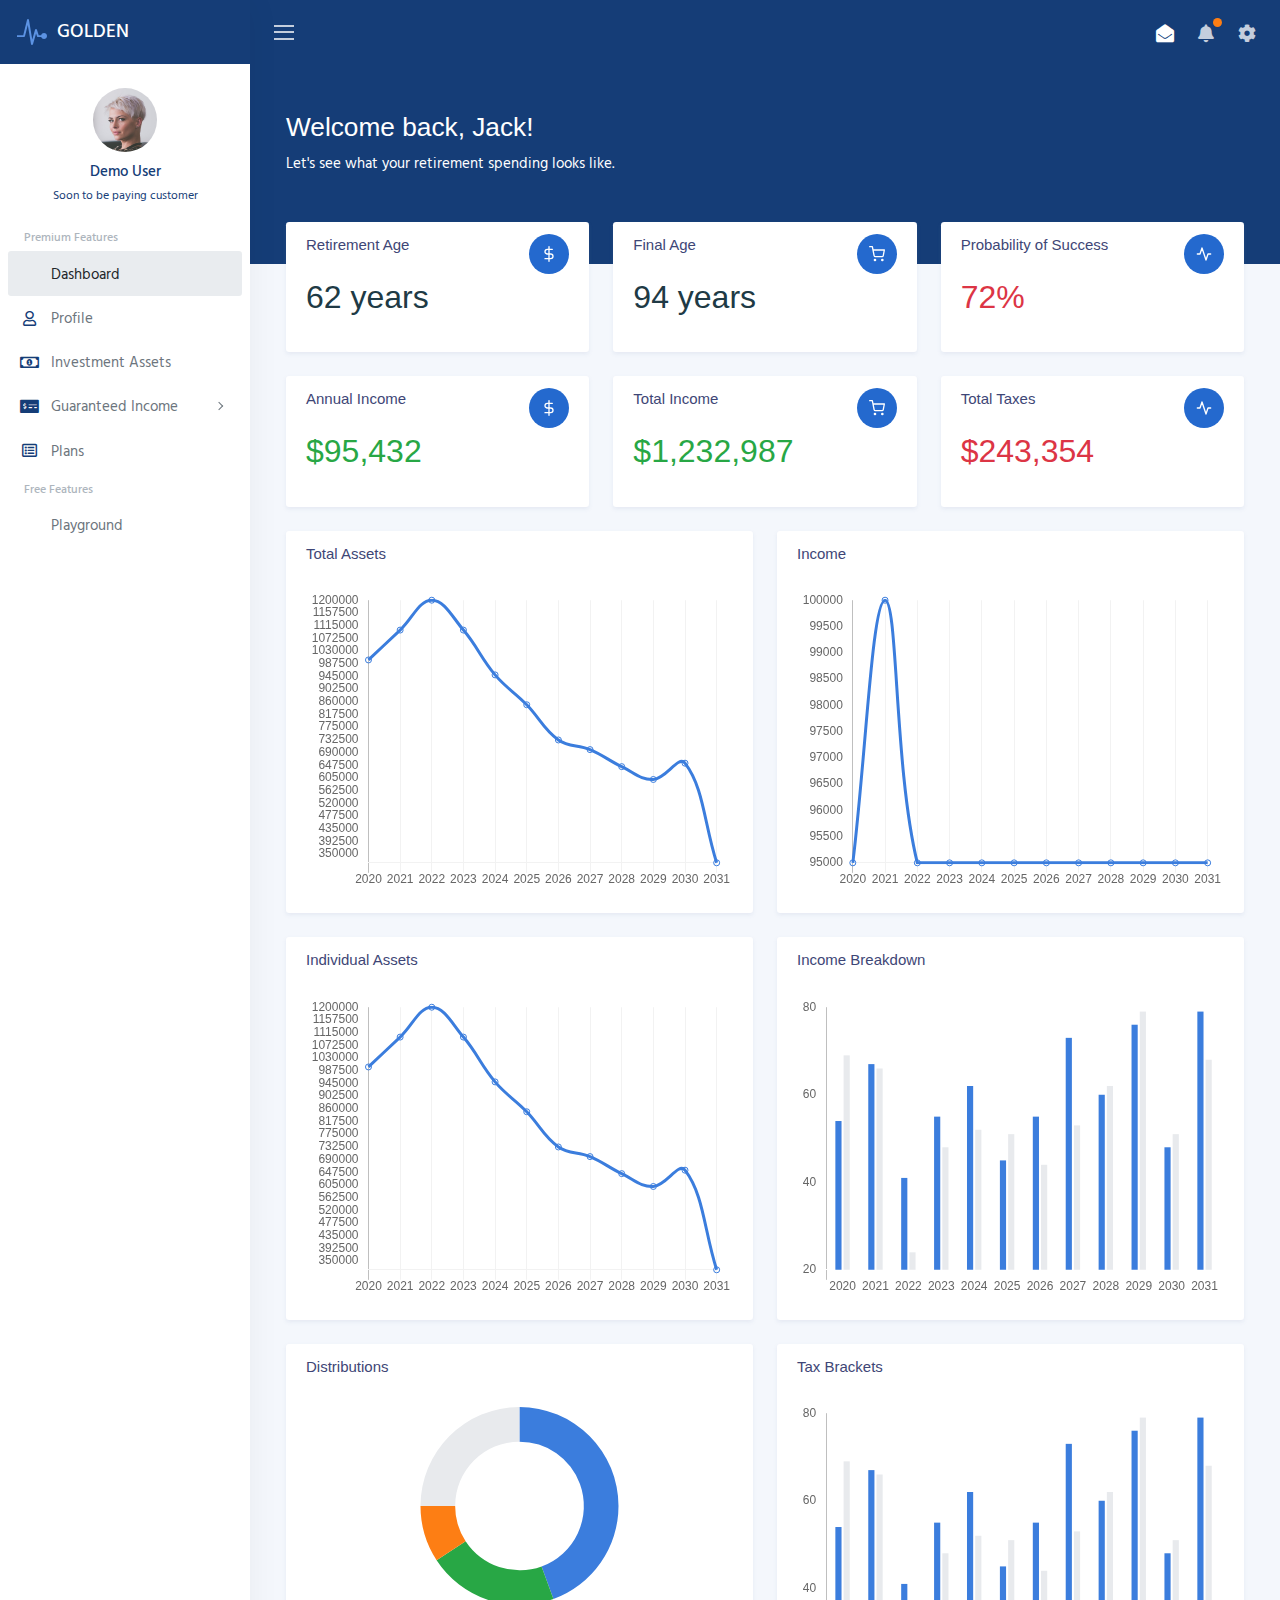
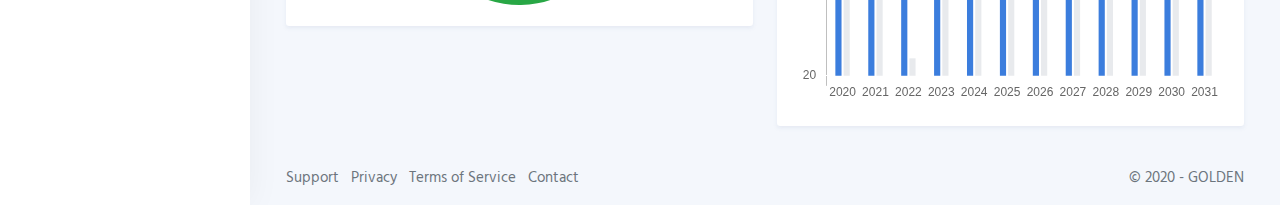
==== index.html @ fd1929cb "Uploaded index file." ====
<!DOCTYPE html>
<html lang="en">

<head>
	<meta charset="utf-8">
	<meta http-equiv="X-UA-Compatible" content="IE=edge">
	<meta name="viewport" content="width=device-width, initial-scale=1, shrink-to-fit=no">
	<meta name="description" content="Responsive Bootstrap 4 Admin &amp; Dashboard Template">
	<meta name="author" content="Bootlab">

	<title>GOLDEN &amp; Dashboard</title>

	<!-- PICK ONE OF THE STYLES BELOW -->
	<link href="css/modern.css" rel="stylesheet">
	<!-- <link href="css/classic.css" rel="stylesheet"> -->
	<!-- <link href="css/dark.css" rel="stylesheet"> -->
	<!-- <link href="css/light.css" rel="stylesheet"> -->

	<!-- BEGIN SETTINGS -->
	<!-- You can remove this after picking a style -->
	<style>
		body {
			opacity: 0;
		}
	</style>
	<script src="js/settings.js"></script>
	<!-- END SETTINGS -->
</head>

<body>
	<div class="splash active">
		<div class="splash-icon"></div>
	</div>

	<div class="wrapper">
		<nav id="sidebar" class="sidebar">
			<a class="sidebar-brand" href="index.html">
				<svg>
					<use xlink:href="#ion-ios-pulse-strong"></use>
				</svg>
				GOLDEN
			</a>
			<div class="sidebar-content">
				<div class="sidebar-user">
					<img src="img/avatars/avatar.jpg" class="img-fluid rounded-circle mb-2" alt="Linda Miller" />
					<div class="font-weight-bold">Demo User</div>
					<small>Soon to be paying customer</small>
				</div>

				<ul class="sidebar-nav">
					<li class="sidebar-header">
						Premium Features
					</li>



					<li class="sidebar-item active">
						<a class="sidebar-link" href="calendar.html">
							<i class="align-middle mr-2 far fa-fw fa-key"></i> <span class="align-middle">Dashboard</span>
						</a>
					</li>

					<li class="sidebar-item">
						<a class="sidebar-link" href="calendar.html">
							<i class="align-middle mr-2 far fa-fw fa-user"></i> <span class="align-middle">Profile</span>
						</a>
					</li>

					<li class="sidebar-item">
						<a class="sidebar-link" href="calendar.html">
							<i class="align-middle mr-2 far fa-fw fa-money-bill-alt"></i> <span class="align-middle">Investment Assets</span>
						</a>
					</li>

					<li class="sidebar-item">
						<a data-target="#guaranteed-income" data-toggle="collapse" class="sidebar-link collapsed">
							<i class="align-middle mr-2 fas fa-fw fa-money-check-alt"></i> <span class="align-middle">Guaranteed Income</span>
						</a>
						<ul id="guaranteed-income" class="sidebar-dropdown list-unstyled collapse " data-parent="#sidebar">
							<li class="sidebar-item"><a class="sidebar-link" href="pages-settings.html">Social Security</a></li>
							<li class="sidebar-item"><a class="sidebar-link" href="pages-clients.html">Pensions</a></li>
							<li class="sidebar-item"><a class="sidebar-link" href="pages-invoice.html">Annuities <span class="sidebar-badge badge rounded-pill bg-primary">Coming Soon</span></a></li>
							<li class="sidebar-item"><a class="sidebar-link" href="pages-pricing.html">Other <span class="sidebar-badge badge rounded-pill bg-primary">Coming Soon</span></a></li>
						</ul>
					</li>

					<li class="sidebar-item">
						<a class="sidebar-link" href="calendar.html">
							<i class="align-middle mr-2 far fa-fw fa-list-alt"></i> <span class="align-middle">Plans</span>
						</a>
					</li>

					<li class="sidebar-header">
						Free Features
					</li>

					<li class="sidebar-item">
						<a class="sidebar-link" href="calendar.html">
							<i class="align-middle mr-2 far fa-fw fa-table"></i> <span class="align-middle">Playground</span>
						</a>
					</li>




				</ul>
			</div>
		</nav>
		<div class="main">
			<nav class="navbar navbar-expand navbar-theme">
				<a class="sidebar-toggle d-flex mr-2">
					<i class="hamburger align-self-center"></i>
				</a>



				<div class="navbar-collapse collapse">
					<ul class="navbar-nav ml-auto">
						<li class="nav-item dropdown active">
							<a class="nav-link dropdown-toggle position-relative" href="#" id="messagesDropdown" data-toggle="dropdown">
								<i class="align-middle fas fa-envelope-open"></i>
							</a>
							<div class="dropdown-menu dropdown-menu-lg dropdown-menu-right py-0" aria-labelledby="messagesDropdown">
								<div class="dropdown-menu-header">
									<div class="position-relative">
										1 New Messages
									</div>
								</div>
								<div class="list-group">
									<a href="#" class="list-group-item">
										<div class="row g-0 align-items-center">
											<div class="col-2">
												<img src="img/avatars/avatar-5.jpg" class="avatar img-fluid rounded-circle" alt="Michelle Bilodeau">
											</div>
											<div class="col-10 pl-2">
												<div class="text-dark">Tax Man</div>
												<div class="text-muted small mt-1">The 2021 tax brackets have been released. Checkout how that impacts you!</div>
												<div class="text-muted small mt-1">5m ago</div>
											</div>
										</div>
									</a>

								</div>
								<div class="dropdown-menu-footer">
									<a href="#" class="text-muted">Show all messages</a>
								</div>
							</div>
						</li>
						<li class="nav-item dropdown ml-lg-2">
							<a class="nav-link dropdown-toggle position-relative" href="#" id="alertsDropdown" data-toggle="dropdown">
								<i class="align-middle fas fa-bell"></i>
								<span class="indicator"></span>
							</a>
							<div class="dropdown-menu dropdown-menu-lg dropdown-menu-right py-0" aria-labelledby="alertsDropdown">
								<div class="dropdown-menu-header">
									4 New Notifications
								</div>
								<div class="list-group">
									<a href="#" class="list-group-item">
										<div class="row g-0 align-items-center">
											<div class="col-2">
												<i class="ml-1 text-danger fas fa-fw fa-bell"></i>
											</div>
											<div class="col-10">
												<div class="text-dark">Update completed</div>
												<div class="text-muted small mt-1">Restart server 12 to complete the update.</div>
												<div class="text-muted small mt-1">2h ago</div>
											</div>
										</div>
									</a>
									<a href="#" class="list-group-item">
										<div class="row g-0 align-items-center">
											<div class="col-2">
												<i class="ml-1 text-warning fas fa-fw fa-envelope-open"></i>
											</div>
											<div class="col-10">
												<div class="text-dark">Lorem ipsum</div>
												<div class="text-muted small mt-1">Aliquam ex eros, imperdiet vulputate hendrerit et.</div>
												<div class="text-muted small mt-1">6h ago</div>
											</div>
										</div>
									</a>
									<a href="#" class="list-group-item">
										<div class="row g-0 align-items-center">
											<div class="col-2">
												<i class="ml-1 text-primary fas fa-fw fa-building"></i>
											</div>
											<div class="col-10">
												<div class="text-dark">Login from 192.186.1.1</div>
												<div class="text-muted small mt-1">8h ago</div>
											</div>
										</div>
									</a>
									<a href="#" class="list-group-item">
										<div class="row g-0 align-items-center">
											<div class="col-2">
												<i class="ml-1 text-success fas fa-fw fa-bell-slash"></i>
											</div>
											<div class="col-10">
												<div class="text-dark">New connection</div>
												<div class="text-muted small mt-1">Anna accepted your request.</div>
												<div class="text-muted small mt-1">12h ago</div>
											</div>
										</div>
									</a>
								</div>
								<div class="dropdown-menu-footer">
									<a href="#" class="text-muted">Show all notifications</a>
								</div>
							</div>
						</li>
						<li class="nav-item dropdown ml-lg-2">
							<a class="nav-link dropdown-toggle position-relative" href="#" id="userDropdown" data-toggle="dropdown">
								<i class="align-middle fas fa-cog"></i>
							</a>
							<div class="dropdown-menu dropdown-menu-right" aria-labelledby="userDropdown">
								<a class="dropdown-item" href="#"><i class="align-middle mr-1 fas fa-fw fa-user"></i> View Account</a>
								<a class="dropdown-item" href="#"><i class="align-middle mr-1 fas fa-fw fa-cogs"></i> Settings</a>
								<div class="dropdown-divider"></div>
								<a class="dropdown-item" href="#"><i class="align-middle mr-1 fas fa-fw fa-arrow-alt-circle-right"></i> Sign out</a>
							</div>
						</li>
					</ul>
				</div>

			</nav>
			<main class="content">
				<div class="container-fluid">

					<div class="header">
						<h1 class="header-title">
							Welcome back, Jack!
						</h1>
						<p class="header-subtitle">Let's see what your retirement spending looks like.</p>
					</div>


					<div class="row">
						<div class="col-xs-6 col-sm-6 col-md-4 col-lg-4 col-xl-4">
							<div class="card">
								<div class="card-body">
									<div class="row">
										<div class="col mt-0">
											<h5 class="card-title">Retirement Age</h5>
										</div>

										<div class="col-auto">
											<div class="avatar">
												<div class="avatar-title rounded-circle bg-primary-dark">
													<i class="align-middle" data-feather="dollar-sign"></i>
												</div>
											</div>
										</div>
									</div>
									<h1 class="display-5 mt-1 mb-3">62 years</h1>
								</div>
							</div>
						</div>
						<div class="col-xs-6 col-sm-6 col-md-4 col-lg-4 col-xl-4">
							<div class="card">
								<div class="card-body">
									<div class="row">
										<div class="col mt-0">
											<h5 class="card-title">Final Age</h5>
										</div>

										<div class="col-auto">
											<div class="avatar">
												<div class="avatar-title rounded-circle bg-primary-dark">
													<i class="align-middle" data-feather="shopping-cart"></i>
												</div>
											</div>
										</div>
									</div>
									<h1 class="display-5 mt-1 mb-3">94 years</h1>
								</div>
							</div>
						</div>
						<div class="col-xs-6 col-sm-6 col-md-4 col-lg-4 col-xl-4">
							<div class="card">
								<div class="card-body">
									<div class="row">
										<div class="col mt-0">
											<h5 class="card-title">Probability of Success</h5>
										</div>

										<div class="col-auto">
											<div class="avatar">
												<div class="avatar-title rounded-circle bg-primary-dark">
													<i class="align-middle" data-feather="activity"></i>
												</div>
											</div>
										</div>
									</div>
									<h1 class="display-5 mt-1 mb-3 text-danger">72%</h1>

								</div>
							</div>
						</div>
						<div class="col-xs-6 col-sm-6 col-md-4 col-lg-4 col-xl-4">
							<div class="card">
								<div class="card-body">
									<div class="row">
										<div class="col mt-0">
											<h5 class="card-title">Annual Income</h5>
										</div>

										<div class="col-auto">
											<div class="avatar">
												<div class="avatar-title rounded-circle bg-primary-dark">
													<i class="align-middle" data-feather="dollar-sign"></i>
												</div>
											</div>
										</div>
									</div>
									<h1 class="display-5 mt-1 mb-3 text-success">$95,432</h1>
								</div>
							</div>
						</div>
						<div class="col-xs-6 col-sm-6 col-md-4 col-lg-4 col-xl-4">
							<div class="card">
								<div class="card-body">
									<div class="row">
										<div class="col mt-0">
											<h5 class="card-title">Total Income</h5>
										</div>

										<div class="col-auto">
											<div class="avatar">
												<div class="avatar-title rounded-circle bg-primary-dark">
													<i class="align-middle" data-feather="shopping-cart"></i>
												</div>
											</div>
										</div>
									</div>
									<h1 class="display-5 mt-1 mb-3 text-success">$1,232,987</h1>
								</div>
							</div>
						</div>
						<div class="col-xs-6 col-sm-6 col-md-4 col-lg-4 col-xl-4">
							<div class="card">
								<div class="card-body">
									<div class="row">
										<div class="col mt-0">
											<h5 class="card-title">Total Taxes</h5>
										</div>

										<div class="col-auto">
											<div class="avatar">
												<div class="avatar-title rounded-circle bg-primary-dark">
													<i class="align-middle" data-feather="activity"></i>
												</div>
											</div>
										</div>
									</div>
									<h1 class="display-5 mt-1 mb-3 text-danger">$243,354</h1>

								</div>
							</div>
						</div>
					</div>


					<div class="row">
						<div class="col-12 col-lg-6">
							<div class="card flex-fill w-100">
								<div class="card-header">
									<h5 class="card-title">Total Assets</h5>
									<h6 class="card-subtitle text-muted"></h6>
								</div>
								<div class="card-body">
									<div class="chart">
										<canvas id="chartjs-line"></canvas>
									</div>
								</div>
							</div>
						</div>

						<div class="col-12 col-lg-6">
							<div class="card flex-fill w-100">
								<div class="card-header">
									<h5 class="card-title">Income</h5>
									<h6 class="card-subtitle text-muted"></h6>
								</div>
								<div class="card-body">
									<div class="chart">
										<canvas id="chartjs-line2"></canvas>
									</div>
								</div>
							</div>
						</div>

						<div class="col-12 col-lg-6">
							<div class="card flex-fill w-100">
								<div class="card-header">
									<h5 class="card-title">Individual Assets</h5>
									<h6 class="card-subtitle text-muted"></h6>
								</div>
								<div class="card-body">
									<div class="chart">
										<canvas id="chartjs-line3"></canvas>
									</div>
								</div>
							</div>
						</div>

						<div class="col-12 col-lg-6">
							<div class="card">
								<div class="card-header">
									<h5 class="card-title">Income Breakdown</h5>
									<h6 class="card-subtitle text-muted"></h6>
								</div>
								<div class="card-body">
									<div class="chart">
										<canvas id="chartjs-bar"></canvas>
									</div>
								</div>
							</div>
						</div>


						<div class="col-12 col-lg-6">
							<div class="card">
								<div class="card-header">
									<h5 class="card-title">Distributions</h5>
									<h6 class="card-subtitle text-muted"></h6>
								</div>
								<div class="card-body">
									<div class="chart chart-xs">
										<canvas id="chartjs-doughnut"></canvas>
									</div>
								</div>
							</div>
						</div>

						<div class="col-12 col-lg-6">
							<div class="card">
								<div class="card-header">
									<h5 class="card-title">Tax Brackets</h5>
									<h6 class="card-subtitle text-muted"></h6>
								</div>
								<div class="card-body">
									<div class="chart">
										<canvas id="chartjs-bar2"></canvas>
									</div>
								</div>
							</div>
						</div>
					</div>










				</div>
			</main>
			<footer class="footer">
				<div class="container-fluid">
					<div class="row text-muted">
						<div class="col-8 text-left">
							<ul class="list-inline">
								<li class="list-inline-item">
									<a class="text-muted" href="#">Support</a>
								</li>
								<li class="list-inline-item">
									<a class="text-muted" href="#">Privacy</a>
								</li>
								<li class="list-inline-item">
									<a class="text-muted" href="#">Terms of Service</a>
								</li>
								<li class="list-inline-item">
									<a class="text-muted" href="#">Contact</a>
								</li>
							</ul>
						</div>
						<div class="col-4 text-right">
							<p class="mb-0">
								&copy; 2020 - <a href="dashboard-default.html" class="text-muted">GOLDEN</a>
							</p>
						</div>
					</div>
				</div>
			</footer>
		</div>

	</div>

	<svg width="0" height="0" style="position:absolute">
		<defs>
			<symbol viewBox="0 0 512 512" id="ion-ios-pulse-strong">
				<path
					d="M448 273.001c-21.27 0-39.296 13.999-45.596 32.999h-38.857l-28.361-85.417a15.999 15.999 0 0 0-15.183-10.956c-.112 0-.224 0-.335.004a15.997 15.997 0 0 0-15.049 11.588l-44.484 155.262-52.353-314.108C206.535 54.893 200.333 48 192 48s-13.693 5.776-15.525 13.135L115.496 306H16v31.999h112c7.348 0 13.75-5.003 15.525-12.134l45.368-182.177 51.324 307.94c1.229 7.377 7.397 11.92 14.864 12.344.308.018.614.028.919.028 7.097 0 13.406-3.701 15.381-10.594l49.744-173.617 15.689 47.252A16.001 16.001 0 0 0 352 337.999h51.108C409.973 355.999 427.477 369 448 369c26.511 0 48-22.492 48-49 0-26.509-21.489-46.999-48-46.999z">
				</path>
			</symbol>
		</defs>
	</svg>
	<script src="js/app.js"></script>

	<script>
		$(function() {
			// Line chart
			new Chart(document.getElementById("chartjs-line"), {
				type: "line",
				data: {
					labels: ["2020", "2021", "2022", "2023", "2024", "2025", "2026", "2027", "2028", "2029", "2030", "2031"],
					datasets: [{
						label: "Total Assets ($)",
						fill: true,
						backgroundColor: "transparent",
						borderColor: window.theme.primary,
						data: [1000000, 1100000, 1200000, 1100000, 950000, 850000, 732222, 700000, 643000, 599999, 654544, 321123]
					}]
				},
				options: {
					maintainAspectRatio: false,
					legend: {
						display: false
					},
					tooltips: {
						intersect: false
					},
					hover: {
						intersect: true
					},
					plugins: {
						filler: {
							propagate: false
						}
					},
					scales: {
						xAxes: [{
							reverse: true,
							gridLines: {
								color: "rgba(0,0,0,0.05)"
							}
						}],
						yAxes: [{
							ticks: {
								stepSize: 500
							},
							display: true,
							borderDash: [5, 5],
							gridLines: {
								color: "rgba(0,0,0,0)",
								fontColor: "#fff"
							}
						}]
					}
				}
			});
		});
	</script>

	<script>
		$(function() {
			// Line chart
			new Chart(document.getElementById("chartjs-line2"), {
				type: "line",
				data: {
					labels: ["2020", "2021", "2022", "2023", "2024", "2025", "2026", "2027", "2028", "2029", "2030", "2031"],
					datasets: [{
						label: "Income",
						fill: true,
						backgroundColor: "transparent",
						borderColor: window.theme.primary,
						data: [95000, 100000, 95000, 95000, 95000, 95000, 95000, 95000, 95000, 95000, 95000, 95000]
					}]
				},
				options: {
					maintainAspectRatio: false,
					legend: {
						display: false
					},
					tooltips: {
						intersect: false
					},
					hover: {
						intersect: true
					},
					plugins: {
						filler: {
							propagate: false
						}
					},
					scales: {
						xAxes: [{
							reverse: true,
							gridLines: {
								color: "rgba(0,0,0,0.05)"
							}
						}],
						yAxes: [{
							ticks: {
								stepSize: 500
							},
							display: true,
							borderDash: [5, 5],
							gridLines: {
								color: "rgba(0,0,0,0)",
								fontColor: "#fff"
							}
						}]
					}
				}
			});
		});
	</script>

	<script>
		$(function() {
			// Line chart
			new Chart(document.getElementById("chartjs-line3"), {
				type: "line",
				data: {
					labels: ["2020", "2021", "2022", "2023", "2024", "2025", "2026", "2027", "2028", "2029", "2030", "2031"],
					datasets: [{
						label: "401K ($)",
						fill: true,
						backgroundColor: "transparent",
						borderColor: window.theme.primary,
						data: [1000000, 1100000, 1200000, 1100000, 950000, 850000, 732222, 700000, 643000, 599999, 654544, 321123]
					}]
				},
				options: {
					maintainAspectRatio: false,
					legend: {
						display: false
					},
					tooltips: {
						intersect: false
					},
					hover: {
						intersect: true
					},
					plugins: {
						filler: {
							propagate: false
						}
					},
					scales: {
						xAxes: [{
							reverse: true,
							gridLines: {
								color: "rgba(0,0,0,0.05)"
							}
						}],
						yAxes: [{
							ticks: {
								stepSize: 500
							},
							display: true,
							borderDash: [5, 5],
							gridLines: {
								color: "rgba(0,0,0,0)",
								fontColor: "#fff"
							}
						}]
					}
				}
			});
		});
	</script>

	<script>
		$(function() {
			// Bar chart
			new Chart(document.getElementById("chartjs-bar"), {
				type: "bar",
				data: {
					labels: ["2020", "2021", "2022", "2023", "2024", "2025", "2026", "2027", "2028", "2029", "2030", "2031"],
					datasets: [{
						label: "Last year",
						backgroundColor: window.theme.primary,
						borderColor: window.theme.primary,
						hoverBackgroundColor: window.theme.primary,
						hoverBorderColor: window.theme.primary,
						data: [54, 67, 41, 55, 62, 45, 55, 73, 60, 76, 48, 79],
						barPercentage: .75,
						categoryPercentage: .5
					}, {
						label: "This year",
						backgroundColor: "#E8EAED",
						borderColor: "#E8EAED",
						hoverBackgroundColor: "#E8EAED",
						hoverBorderColor: "#E8EAED",
						data: [69, 66, 24, 48, 52, 51, 44, 53, 62, 79, 51, 68],
						barPercentage: .75,
						categoryPercentage: .5
					}]
				},
				options: {
					maintainAspectRatio: false,
					legend: {
						display: false
					},
					scales: {
						yAxes: [{
							gridLines: {
								display: false
							},
							stacked: false,
							ticks: {
								stepSize: 20
							}
						}],
						xAxes: [{
							stacked: false,
							gridLines: {
								color: "transparent"
							}
						}]
					}
				}
			});
		});
	</script>

	<script>
		$(function() {
			// Bar chart
			new Chart(document.getElementById("chartjs-bar2"), {
				type: "bar",
				data: {
					labels: ["2020", "2021", "2022", "2023", "2024", "2025", "2026", "2027", "2028", "2029", "2030", "2031"],
					datasets: [{
						label: "Last year",
						backgroundColor: window.theme.primary,
						borderColor: window.theme.primary,
						hoverBackgroundColor: window.theme.primary,
						hoverBorderColor: window.theme.primary,
						data: [54, 67, 41, 55, 62, 45, 55, 73, 60, 76, 48, 79],
						barPercentage: .75,
						categoryPercentage: .5
					}, {
						label: "This year",
						backgroundColor: "#E8EAED",
						borderColor: "#E8EAED",
						hoverBackgroundColor: "#E8EAED",
						hoverBorderColor: "#E8EAED",
						data: [69, 66, 24, 48, 52, 51, 44, 53, 62, 79, 51, 68],
						barPercentage: .75,
						categoryPercentage: .5
					}]
				},
				options: {
					maintainAspectRatio: false,
					legend: {
						display: false
					},
					scales: {
						yAxes: [{
							gridLines: {
								display: false
							},
							stacked: false,
							ticks: {
								stepSize: 20
							}
						}],
						xAxes: [{
							stacked: false,
							gridLines: {
								color: "transparent"
							}
						}]
					}
				}
			});
		});
	</script>


	<script>
		$(function() {
			// Doughnut chart
			new Chart(document.getElementById("chartjs-doughnut"), {
				type: "doughnut",
				data: {
					labels: ["Social", "Search Engines", "Direct", "Other"],
					datasets: [{
						data: [260, 125, 54, 146],
						backgroundColor: [
							window.theme.primary,
							window.theme.success,
							window.theme.warning,
							"#E8EAED"
						],
						borderColor: "transparent"
					}]
				},
				options: {
					maintainAspectRatio: false,
					cutoutPercentage: 65,
					legend: {
						display: false
					}
				}
			});
		});
	</script>
	<script>
		$(function() {
			// Pie chart
			new Chart(document.getElementById("chartjs-pie"), {
				type: "pie",
				data: {
					labels: ["Social", "Search Engines", "Direct", "Other"],
					datasets: [{
						data: [260, 125, 54, 146],
						backgroundColor: [
							window.theme.primary,
							window.theme.warning,
							window.theme.danger,
							"#E8EAED"
						],
						borderColor: "transparent"
					}]
				},
				options: {
					maintainAspectRatio: false,
					legend: {
						display: false
					}
				}
			});
		});
	</script>
	<script>
		$(function() {
			// Radar chart
			new Chart(document.getElementById("chartjs-radar"), {
				type: "radar",
				data: {
					labels: ["Speed", "Reliability", "Comfort", "Safety", "Efficiency"],
					datasets: [{
						label: "Model X",
						backgroundColor: "rgba(0, 123, 255, 0.2)",
						borderColor: window.theme.primary,
						pointBackgroundColor: window.theme.primary,
						pointBorderColor: "#fff",
						pointHoverBackgroundColor: "#fff",
						pointHoverBorderColor: window.theme.primary,
						data: [70, 53, 82, 60, 33]
					}, {
						label: "Model S",
						backgroundColor: "rgba(220, 53, 69, 0.2)",
						borderColor: window.theme.danger,
						pointBackgroundColor: window.theme.danger,
						pointBorderColor: "#fff",
						pointHoverBackgroundColor: "#fff",
						pointHoverBorderColor: window.theme.danger,
						data: [35, 38, 65, 85, 84]
					}]
				},
				options: {
					maintainAspectRatio: false
				}
			});
		});
	</script>
	<script>
		$(function() {
			// Polar Area chart
			new Chart(document.getElementById("chartjs-polar-area"), {
				type: "polarArea",
				data: {
					labels: ["Speed", "Reliability", "Comfort", "Safety", "Efficiency"],
					datasets: [{
						label: "Model S",
						data: [35, 38, 65, 70, 24],
						backgroundColor: [
							window.theme.primary,
							window.theme.success,
							window.theme.danger,
							window.theme.warning,
							window.theme.info
						]
					}]
				},
				options: {
					maintainAspectRatio: false
				}
			});
		});
	</script>

</body>

</html>
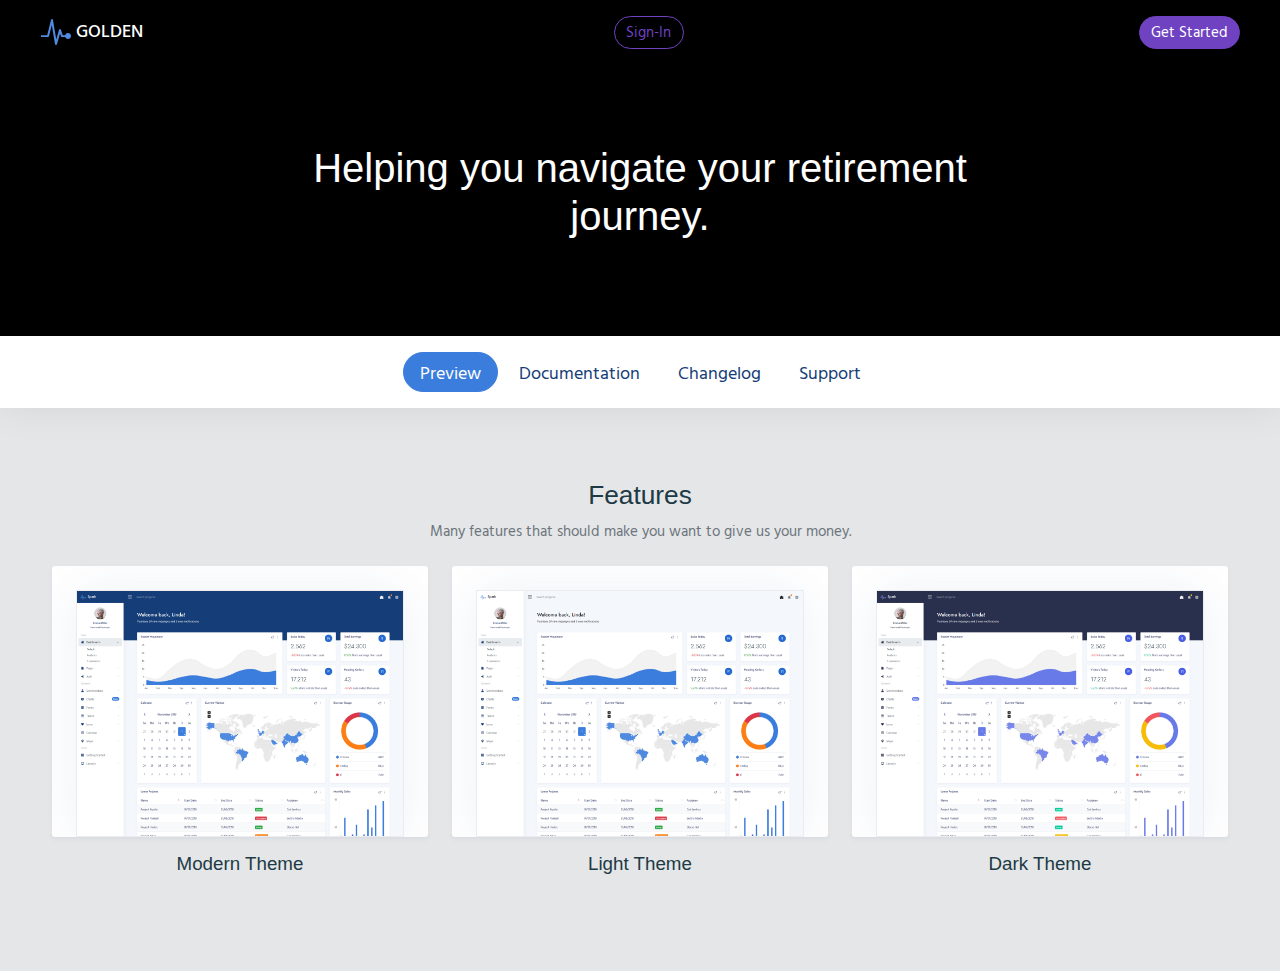
==== commit 7a521ca6: "New and improved code" ====
--- a/index.html
+++ b/index.html
@@ -8,23 +8,11 @@
 	<meta name="description" content="Responsive Bootstrap 4 Admin &amp; Dashboard Template">
 	<meta name="author" content="Bootlab">
 
-	<title>GOLDEN &amp; Dashboard</title>
+	<title>GOLDEN</title>
 
-	<!-- PICK ONE OF THE STYLES BELOW -->
 	<link href="css/modern.css" rel="stylesheet">
-	<!-- <link href="css/classic.css" rel="stylesheet"> -->
-	<!-- <link href="css/dark.css" rel="stylesheet"> -->
-	<!-- <link href="css/light.css" rel="stylesheet"> -->
+	<link rel="stylesheet" href="css/styles.css">
 
-	<!-- BEGIN SETTINGS -->
-	<!-- You can remove this after picking a style -->
-	<style>
-		body {
-			opacity: 0;
-		}
-	</style>
-	<script src="js/settings.js"></script>
-	<!-- END SETTINGS -->
 </head>
 
 <body>
@@ -32,421 +20,88 @@
 		<div class="splash-icon"></div>
 	</div>
 
-	<div class="wrapper">
-		<nav id="sidebar" class="sidebar">
-			<a class="sidebar-brand" href="index.html">
-				<svg>
-					<use xlink:href="#ion-ios-pulse-strong"></use>
-				</svg>
-				GOLDEN
-			</a>
-			<div class="sidebar-content">
-				<div class="sidebar-user">
-					<img src="img/avatars/avatar.jpg" class="img-fluid rounded-circle mb-2" alt="Linda Miller" />
-					<div class="font-weight-bold">Demo User</div>
-					<small>Soon to be paying customer</small>
-				</div>
+	<nav class="navbar navbar-expand navbar-dark absolute-top w-100 py-2">
+		<div class="container">
+			<a class="navbar-brand font-weight-bold" href="#">
+            <svg>
+                <use xlink:href="#ion-ios-pulse-strong"></use>
+            </svg>
+            GOLDEN
+        </a>
+				<a class="btn btn-outline-secondary btn-pill my-2 ml-2" href="https://themes.getbootstrap.com/product/spark-responsive-admin-template/" target="_blank">
+							Sign-In
+					</a>
 
-				<ul class="sidebar-nav">
-					<li class="sidebar-header">
-						Premium Features
-					</li>
+			<a class="btn btn-secondary btn-pill my-2 ml-2" href="dashboard.html" target="_blank">
+            Get Started
+        </a>
+		</div>
+	</nav>
 
+	<section class="pt-7 pb-5 landing-bg text-white overflow-hidden">
+		<div class="container py-4">
+			<div class="row">
+				<div class="col-xl-11 mx-auto">
+					<div class="row">
+						<div class="col-md-12 col-xl-8 text-center mx-auto">
+							<div class="d-block my-4">
+								<h1 class="display-4 font-weight-bold mb-3 text-white">Helping you navigate your retirement journey.</h1>
+								<p class="lead font-weight-light mb-3 landing-text"></p>
 
-
-					<li class="sidebar-item active">
-						<a class="sidebar-link" href="calendar.html">
-							<i class="align-middle mr-2 far fa-fw fa-key"></i> <span class="align-middle">Dashboard</span>
-						</a>
-					</li>
-
-					<li class="sidebar-item">
-						<a class="sidebar-link" href="calendar.html">
-							<i class="align-middle mr-2 far fa-fw fa-user"></i> <span class="align-middle">Profile</span>
-						</a>
-					</li>
-
-					<li class="sidebar-item">
-						<a class="sidebar-link" href="calendar.html">
-							<i class="align-middle mr-2 far fa-fw fa-money-bill-alt"></i> <span class="align-middle">Investment Assets</span>
-						</a>
-					</li>
-
-					<li class="sidebar-item">
-						<a data-target="#guaranteed-income" data-toggle="collapse" class="sidebar-link collapsed">
-							<i class="align-middle mr-2 fas fa-fw fa-money-check-alt"></i> <span class="align-middle">Guaranteed Income</span>
-						</a>
-						<ul id="guaranteed-income" class="sidebar-dropdown list-unstyled collapse " data-parent="#sidebar">
-							<li class="sidebar-item"><a class="sidebar-link" href="pages-settings.html">Social Security</a></li>
-							<li class="sidebar-item"><a class="sidebar-link" href="pages-clients.html">Pensions</a></li>
-							<li class="sidebar-item"><a class="sidebar-link" href="pages-invoice.html">Annuities <span class="sidebar-badge badge rounded-pill bg-primary">Coming Soon</span></a></li>
-							<li class="sidebar-item"><a class="sidebar-link" href="pages-pricing.html">Other <span class="sidebar-badge badge rounded-pill bg-primary">Coming Soon</span></a></li>
-						</ul>
-					</li>
-
-					<li class="sidebar-item">
-						<a class="sidebar-link" href="calendar.html">
-							<i class="align-middle mr-2 far fa-fw fa-list-alt"></i> <span class="align-middle">Plans</span>
-						</a>
-					</li>
-
-					<li class="sidebar-header">
-						Free Features
-					</li>
-
-					<li class="sidebar-item">
-						<a class="sidebar-link" href="calendar.html">
-							<i class="align-middle mr-2 far fa-fw fa-table"></i> <span class="align-middle">Playground</span>
-						</a>
-					</li>
-
-
-
-
-				</ul>
-			</div>
-		</nav>
-		<div class="main">
-			<nav class="navbar navbar-expand navbar-theme">
-				<a class="sidebar-toggle d-flex mr-2">
-					<i class="hamburger align-self-center"></i>
-				</a>
-
-
-
-				<div class="navbar-collapse collapse">
-					<ul class="navbar-nav ml-auto">
-						<li class="nav-item dropdown active">
-							<a class="nav-link dropdown-toggle position-relative" href="#" id="messagesDropdown" data-toggle="dropdown">
-								<i class="align-middle fas fa-envelope-open"></i>
-							</a>
-							<div class="dropdown-menu dropdown-menu-lg dropdown-menu-right py-0" aria-labelledby="messagesDropdown">
-								<div class="dropdown-menu-header">
-									<div class="position-relative">
-										1 New Messages
-									</div>
-								</div>
-								<div class="list-group">
-									<a href="#" class="list-group-item">
-										<div class="row g-0 align-items-center">
-											<div class="col-2">
-												<img src="img/avatars/avatar-5.jpg" class="avatar img-fluid rounded-circle" alt="Michelle Bilodeau">
-											</div>
-											<div class="col-10 pl-2">
-												<div class="text-dark">Tax Man</div>
-												<div class="text-muted small mt-1">The 2021 tax brackets have been released. Checkout how that impacts you!</div>
-												<div class="text-muted small mt-1">5m ago</div>
-											</div>
-										</div>
-									</a>
-
-								</div>
-								<div class="dropdown-menu-footer">
-									<a href="#" class="text-muted">Show all messages</a>
-								</div>
-							</div>
-						</li>
-						<li class="nav-item dropdown ml-lg-2">
-							<a class="nav-link dropdown-toggle position-relative" href="#" id="alertsDropdown" data-toggle="dropdown">
-								<i class="align-middle fas fa-bell"></i>
-								<span class="indicator"></span>
-							</a>
-							<div class="dropdown-menu dropdown-menu-lg dropdown-menu-right py-0" aria-labelledby="alertsDropdown">
-								<div class="dropdown-menu-header">
-									4 New Notifications
-								</div>
-								<div class="list-group">
-									<a href="#" class="list-group-item">
-										<div class="row g-0 align-items-center">
-											<div class="col-2">
-												<i class="ml-1 text-danger fas fa-fw fa-bell"></i>
-											</div>
-											<div class="col-10">
-												<div class="text-dark">Update completed</div>
-												<div class="text-muted small mt-1">Restart server 12 to complete the update.</div>
-												<div class="text-muted small mt-1">2h ago</div>
-											</div>
-										</div>
-									</a>
-									<a href="#" class="list-group-item">
-										<div class="row g-0 align-items-center">
-											<div class="col-2">
-												<i class="ml-1 text-warning fas fa-fw fa-envelope-open"></i>
-											</div>
-											<div class="col-10">
-												<div class="text-dark">Lorem ipsum</div>
-												<div class="text-muted small mt-1">Aliquam ex eros, imperdiet vulputate hendrerit et.</div>
-												<div class="text-muted small mt-1">6h ago</div>
-											</div>
-										</div>
-									</a>
-									<a href="#" class="list-group-item">
-										<div class="row g-0 align-items-center">
-											<div class="col-2">
-												<i class="ml-1 text-primary fas fa-fw fa-building"></i>
-											</div>
-											<div class="col-10">
-												<div class="text-dark">Login from 192.186.1.1</div>
-												<div class="text-muted small mt-1">8h ago</div>
-											</div>
-										</div>
-									</a>
-									<a href="#" class="list-group-item">
-										<div class="row g-0 align-items-center">
-											<div class="col-2">
-												<i class="ml-1 text-success fas fa-fw fa-bell-slash"></i>
-											</div>
-											<div class="col-10">
-												<div class="text-dark">New connection</div>
-												<div class="text-muted small mt-1">Anna accepted your request.</div>
-												<div class="text-muted small mt-1">12h ago</div>
-											</div>
-										</div>
-									</a>
-								</div>
-								<div class="dropdown-menu-footer">
-									<a href="#" class="text-muted">Show all notifications</a>
-								</div>
-							</div>
-						</li>
-						<li class="nav-item dropdown ml-lg-2">
-							<a class="nav-link dropdown-toggle position-relative" href="#" id="userDropdown" data-toggle="dropdown">
-								<i class="align-middle fas fa-cog"></i>
-							</a>
-							<div class="dropdown-menu dropdown-menu-right" aria-labelledby="userDropdown">
-								<a class="dropdown-item" href="#"><i class="align-middle mr-1 fas fa-fw fa-user"></i> View Account</a>
-								<a class="dropdown-item" href="#"><i class="align-middle mr-1 fas fa-fw fa-cogs"></i> Settings</a>
-								<div class="dropdown-divider"></div>
-								<a class="dropdown-item" href="#"><i class="align-middle mr-1 fas fa-fw fa-arrow-alt-circle-right"></i> Sign out</a>
-							</div>
-						</li>
-					</ul>
-				</div>
-
-			</nav>
-			<main class="content">
-				<div class="container-fluid">
-
-					<div class="header">
-						<h1 class="header-title">
-							Welcome back, Jack!
-						</h1>
-						<p class="header-subtitle">Let's see what your retirement spending looks like.</p>
-					</div>
-
-
-					<div class="row">
-						<div class="col-xs-6 col-sm-6 col-md-4 col-lg-4 col-xl-4">
-							<div class="card">
-								<div class="card-body">
-									<div class="row">
-										<div class="col mt-0">
-											<h5 class="card-title">Retirement Age</h5>
-										</div>
-
-										<div class="col-auto">
-											<div class="avatar">
-												<div class="avatar-title rounded-circle bg-primary-dark">
-													<i class="align-middle" data-feather="dollar-sign"></i>
-												</div>
-											</div>
-										</div>
-									</div>
-									<h1 class="display-5 mt-1 mb-3">62 years</h1>
-								</div>
-							</div>
-						</div>
-						<div class="col-xs-6 col-sm-6 col-md-4 col-lg-4 col-xl-4">
-							<div class="card">
-								<div class="card-body">
-									<div class="row">
-										<div class="col mt-0">
-											<h5 class="card-title">Final Age</h5>
-										</div>
-
-										<div class="col-auto">
-											<div class="avatar">
-												<div class="avatar-title rounded-circle bg-primary-dark">
-													<i class="align-middle" data-feather="shopping-cart"></i>
-												</div>
-											</div>
-										</div>
-									</div>
-									<h1 class="display-5 mt-1 mb-3">94 years</h1>
-								</div>
-							</div>
-						</div>
-						<div class="col-xs-6 col-sm-6 col-md-4 col-lg-4 col-xl-4">
-							<div class="card">
-								<div class="card-body">
-									<div class="row">
-										<div class="col mt-0">
-											<h5 class="card-title">Probability of Success</h5>
-										</div>
-
-										<div class="col-auto">
-											<div class="avatar">
-												<div class="avatar-title rounded-circle bg-primary-dark">
-													<i class="align-middle" data-feather="activity"></i>
-												</div>
-											</div>
-										</div>
-									</div>
-									<h1 class="display-5 mt-1 mb-3 text-danger">72%</h1>
-
-								</div>
-							</div>
-						</div>
-						<div class="col-xs-6 col-sm-6 col-md-4 col-lg-4 col-xl-4">
-							<div class="card">
-								<div class="card-body">
-									<div class="row">
-										<div class="col mt-0">
-											<h5 class="card-title">Annual Income</h5>
-										</div>
-
-										<div class="col-auto">
-											<div class="avatar">
-												<div class="avatar-title rounded-circle bg-primary-dark">
-													<i class="align-middle" data-feather="dollar-sign"></i>
-												</div>
-											</div>
-										</div>
-									</div>
-									<h1 class="display-5 mt-1 mb-3 text-success">$95,432</h1>
-								</div>
-							</div>
-						</div>
-						<div class="col-xs-6 col-sm-6 col-md-4 col-lg-4 col-xl-4">
-							<div class="card">
-								<div class="card-body">
-									<div class="row">
-										<div class="col mt-0">
-											<h5 class="card-title">Total Income</h5>
-										</div>
-
-										<div class="col-auto">
-											<div class="avatar">
-												<div class="avatar-title rounded-circle bg-primary-dark">
-													<i class="align-middle" data-feather="shopping-cart"></i>
-												</div>
-											</div>
-										</div>
-									</div>
-									<h1 class="display-5 mt-1 mb-3 text-success">$1,232,987</h1>
-								</div>
-							</div>
-						</div>
-						<div class="col-xs-6 col-sm-6 col-md-4 col-lg-4 col-xl-4">
-							<div class="card">
-								<div class="card-body">
-									<div class="row">
-										<div class="col mt-0">
-											<h5 class="card-title">Total Taxes</h5>
-										</div>
-
-										<div class="col-auto">
-											<div class="avatar">
-												<div class="avatar-title rounded-circle bg-primary-dark">
-													<i class="align-middle" data-feather="activity"></i>
-												</div>
-											</div>
-										</div>
-									</div>
-									<h1 class="display-5 mt-1 mb-3 text-danger">$243,354</h1>
+								<div class="my-4">
 
 								</div>
 							</div>
 						</div>
 					</div>
+				</div>
+			</div>
+		</div>
+	</section>
 
+	<div class="py-3 bg-white landing-nav">
+		<div class="container text-center">
+			<a target="_blank" href="dashboard-default.html" class="btn btn-lg btn-pill btn-primary">Preview</a>
+			<a target="_blank" href="docs-getting-started.html" class="btn btn-lg btn-pill btn-link text-dark">Documentation</a>
+			<a target="_blank" href="docs-changelog.html" class="btn btn-lg btn-pill btn-link text-dark">Changelog</a>
+			<a target="_blank" href="mailto:support@bootlab.io" class="btn btn-lg btn-pill btn-link text-dark">Support</a>
+		</div>
+	</div>
 
-					<div class="row">
-						<div class="col-12 col-lg-6">
-							<div class="card flex-fill w-100">
-								<div class="card-header">
-									<h5 class="card-title">Total Assets</h5>
-									<h6 class="card-subtitle text-muted"></h6>
-								</div>
-								<div class="card-body">
-									<div class="chart">
-										<canvas id="chartjs-line"></canvas>
-									</div>
-								</div>
-							</div>
+	<section class="py-6">
+		<div class="container">
+			<div class="mb-4 text-center">
+				<h2>Features</h2>
+				<p class="text-muted">Many features that should make you want to give us your money.</p>
+			</div>
+
+			<div class="row pb-3">
+				<div class="col-md-6 col-lg-4 text-center">
+					<a class="mb-3 card overflow-hidden" href="dashboard-default.html?theme=modern" target="_blank">
+						<div class="px-4 pt-4">
+							<img src="img/screenshots/modern.png" class="img-fluid card-img-hover landing-img" alt="Modern Bootstrap 5 Dashboard Theme" />
 						</div>
+					</a>
+					<h4>Modern Theme</h4>
+				</div>
+				<div class="col-md-6 col-lg-4 text-center">
+					<a class="mb-3 card overflow-hidden" href="dashboard-default.html?theme=light" target="_blank">
+						<div class="px-4 pt-4">
+							<img src="img/screenshots/light.png" class="img-fluid card-img-hover landing-img" alt="Light Bootstrap 5 Dashboard Theme" />
+						</div>
+					</a>
+					<h4>Light Theme</h4>
+				</div>
+				<div class="col-md-6 col-lg-4 text-center">
+					<a class="mb-3 card overflow-hidden" href="dashboard-default.html?theme=dark" target="_blank">
+						<div class="px-4 pt-4">
+							<img src="img/screenshots/dark.png" class="img-fluid card-img-hover landing-img" alt="Dark Bootstrap 5 Dashboard Theme" />
+						</div>
+					</a>
+					<h4>Dark Theme</h4>
+				</div>
 
-						<div class="col-12 col-lg-6">
-							<div class="card flex-fill w-100">
-								<div class="card-header">
-									<h5 class="card-title">Income</h5>
-									<h6 class="card-subtitle text-muted"></h6>
-								</div>
-								<div class="card-body">
-									<div class="chart">
-										<canvas id="chartjs-line2"></canvas>
-									</div>
-								</div>
-							</div>
-						</div>
-
-						<div class="col-12 col-lg-6">
-							<div class="card flex-fill w-100">
-								<div class="card-header">
-									<h5 class="card-title">Individual Assets</h5>
-									<h6 class="card-subtitle text-muted"></h6>
-								</div>
-								<div class="card-body">
-									<div class="chart">
-										<canvas id="chartjs-line3"></canvas>
-									</div>
-								</div>
-							</div>
-						</div>
-
-						<div class="col-12 col-lg-6">
-							<div class="card">
-								<div class="card-header">
-									<h5 class="card-title">Income Breakdown</h5>
-									<h6 class="card-subtitle text-muted"></h6>
-								</div>
-								<div class="card-body">
-									<div class="chart">
-										<canvas id="chartjs-bar"></canvas>
-									</div>
-								</div>
-							</div>
-						</div>
-
-
-						<div class="col-12 col-lg-6">
-							<div class="card">
-								<div class="card-header">
-									<h5 class="card-title">Distributions</h5>
-									<h6 class="card-subtitle text-muted"></h6>
-								</div>
-								<div class="card-body">
-									<div class="chart chart-xs">
-										<canvas id="chartjs-doughnut"></canvas>
-									</div>
-								</div>
-							</div>
-						</div>
-
-						<div class="col-12 col-lg-6">
-							<div class="card">
-								<div class="card-header">
-									<h5 class="card-title">Tax Brackets</h5>
-									<h6 class="card-subtitle text-muted"></h6>
-								</div>
-								<div class="card-body">
-									<div class="chart">
-										<canvas id="chartjs-bar2"></canvas>
-									</div>
-								</div>
-							</div>
-						</div>
-					</div>
+	</section>
 
 
 
@@ -457,437 +112,16 @@
 
 
 
-				</div>
-			</main>
-			<footer class="footer">
-				<div class="container-fluid">
-					<div class="row text-muted">
-						<div class="col-8 text-left">
-							<ul class="list-inline">
-								<li class="list-inline-item">
-									<a class="text-muted" href="#">Support</a>
-								</li>
-								<li class="list-inline-item">
-									<a class="text-muted" href="#">Privacy</a>
-								</li>
-								<li class="list-inline-item">
-									<a class="text-muted" href="#">Terms of Service</a>
-								</li>
-								<li class="list-inline-item">
-									<a class="text-muted" href="#">Contact</a>
-								</li>
-							</ul>
-						</div>
-						<div class="col-4 text-right">
-							<p class="mb-0">
-								&copy; 2020 - <a href="dashboard-default.html" class="text-muted">GOLDEN</a>
-							</p>
-						</div>
-					</div>
-				</div>
-			</footer>
-		</div>
-
-	</div>
-
 	<svg width="0" height="0" style="position:absolute">
-		<defs>
-			<symbol viewBox="0 0 512 512" id="ion-ios-pulse-strong">
-				<path
-					d="M448 273.001c-21.27 0-39.296 13.999-45.596 32.999h-38.857l-28.361-85.417a15.999 15.999 0 0 0-15.183-10.956c-.112 0-.224 0-.335.004a15.997 15.997 0 0 0-15.049 11.588l-44.484 155.262-52.353-314.108C206.535 54.893 200.333 48 192 48s-13.693 5.776-15.525 13.135L115.496 306H16v31.999h112c7.348 0 13.75-5.003 15.525-12.134l45.368-182.177 51.324 307.94c1.229 7.377 7.397 11.92 14.864 12.344.308.018.614.028.919.028 7.097 0 13.406-3.701 15.381-10.594l49.744-173.617 15.689 47.252A16.001 16.001 0 0 0 352 337.999h51.108C409.973 355.999 427.477 369 448 369c26.511 0 48-22.492 48-49 0-26.509-21.489-46.999-48-46.999z">
-				</path>
-			</symbol>
-		</defs>
-	</svg>
+    <defs>
+      <symbol viewBox="0 0 512 512" id="ion-ios-pulse-strong">
+        <path
+          d="M448 273.001c-21.27 0-39.296 13.999-45.596 32.999h-38.857l-28.361-85.417a15.999 15.999 0 0 0-15.183-10.956c-.112 0-.224 0-.335.004a15.997 15.997 0 0 0-15.049 11.588l-44.484 155.262-52.353-314.108C206.535 54.893 200.333 48 192 48s-13.693 5.776-15.525 13.135L115.496 306H16v31.999h112c7.348 0 13.75-5.003 15.525-12.134l45.368-182.177 51.324 307.94c1.229 7.377 7.397 11.92 14.864 12.344.308.018.614.028.919.028 7.097 0 13.406-3.701 15.381-10.594l49.744-173.617 15.689 47.252A16.001 16.001 0 0 0 352 337.999h51.108C409.973 355.999 427.477 369 448 369c26.511 0 48-22.492 48-49 0-26.509-21.489-46.999-48-46.999z">
+        </path>
+      </symbol>
+    </defs>
+  </svg>
 	<script src="js/app.js"></script>
-
-	<script>
-		$(function() {
-			// Line chart
-			new Chart(document.getElementById("chartjs-line"), {
-				type: "line",
-				data: {
-					labels: ["2020", "2021", "2022", "2023", "2024", "2025", "2026", "2027", "2028", "2029", "2030", "2031"],
-					datasets: [{
-						label: "Total Assets ($)",
-						fill: true,
-						backgroundColor: "transparent",
-						borderColor: window.theme.primary,
-						data: [1000000, 1100000, 1200000, 1100000, 950000, 850000, 732222, 700000, 643000, 599999, 654544, 321123]
-					}]
-				},
-				options: {
-					maintainAspectRatio: false,
-					legend: {
-						display: false
-					},
-					tooltips: {
-						intersect: false
-					},
-					hover: {
-						intersect: true
-					},
-					plugins: {
-						filler: {
-							propagate: false
-						}
-					},
-					scales: {
-						xAxes: [{
-							reverse: true,
-							gridLines: {
-								color: "rgba(0,0,0,0.05)"
-							}
-						}],
-						yAxes: [{
-							ticks: {
-								stepSize: 500
-							},
-							display: true,
-							borderDash: [5, 5],
-							gridLines: {
-								color: "rgba(0,0,0,0)",
-								fontColor: "#fff"
-							}
-						}]
-					}
-				}
-			});
-		});
-	</script>
-
-	<script>
-		$(function() {
-			// Line chart
-			new Chart(document.getElementById("chartjs-line2"), {
-				type: "line",
-				data: {
-					labels: ["2020", "2021", "2022", "2023", "2024", "2025", "2026", "2027", "2028", "2029", "2030", "2031"],
-					datasets: [{
-						label: "Income",
-						fill: true,
-						backgroundColor: "transparent",
-						borderColor: window.theme.primary,
-						data: [95000, 100000, 95000, 95000, 95000, 95000, 95000, 95000, 95000, 95000, 95000, 95000]
-					}]
-				},
-				options: {
-					maintainAspectRatio: false,
-					legend: {
-						display: false
-					},
-					tooltips: {
-						intersect: false
-					},
-					hover: {
-						intersect: true
-					},
-					plugins: {
-						filler: {
-							propagate: false
-						}
-					},
-					scales: {
-						xAxes: [{
-							reverse: true,
-							gridLines: {
-								color: "rgba(0,0,0,0.05)"
-							}
-						}],
-						yAxes: [{
-							ticks: {
-								stepSize: 500
-							},
-							display: true,
-							borderDash: [5, 5],
-							gridLines: {
-								color: "rgba(0,0,0,0)",
-								fontColor: "#fff"
-							}
-						}]
-					}
-				}
-			});
-		});
-	</script>
-
-	<script>
-		$(function() {
-			// Line chart
-			new Chart(document.getElementById("chartjs-line3"), {
-				type: "line",
-				data: {
-					labels: ["2020", "2021", "2022", "2023", "2024", "2025", "2026", "2027", "2028", "2029", "2030", "2031"],
-					datasets: [{
-						label: "401K ($)",
-						fill: true,
-						backgroundColor: "transparent",
-						borderColor: window.theme.primary,
-						data: [1000000, 1100000, 1200000, 1100000, 950000, 850000, 732222, 700000, 643000, 599999, 654544, 321123]
-					}]
-				},
-				options: {
-					maintainAspectRatio: false,
-					legend: {
-						display: false
-					},
-					tooltips: {
-						intersect: false
-					},
-					hover: {
-						intersect: true
-					},
-					plugins: {
-						filler: {
-							propagate: false
-						}
-					},
-					scales: {
-						xAxes: [{
-							reverse: true,
-							gridLines: {
-								color: "rgba(0,0,0,0.05)"
-							}
-						}],
-						yAxes: [{
-							ticks: {
-								stepSize: 500
-							},
-							display: true,
-							borderDash: [5, 5],
-							gridLines: {
-								color: "rgba(0,0,0,0)",
-								fontColor: "#fff"
-							}
-						}]
-					}
-				}
-			});
-		});
-	</script>
-
-	<script>
-		$(function() {
-			// Bar chart
-			new Chart(document.getElementById("chartjs-bar"), {
-				type: "bar",
-				data: {
-					labels: ["2020", "2021", "2022", "2023", "2024", "2025", "2026", "2027", "2028", "2029", "2030", "2031"],
-					datasets: [{
-						label: "Last year",
-						backgroundColor: window.theme.primary,
-						borderColor: window.theme.primary,
-						hoverBackgroundColor: window.theme.primary,
-						hoverBorderColor: window.theme.primary,
-						data: [54, 67, 41, 55, 62, 45, 55, 73, 60, 76, 48, 79],
-						barPercentage: .75,
-						categoryPercentage: .5
-					}, {
-						label: "This year",
-						backgroundColor: "#E8EAED",
-						borderColor: "#E8EAED",
-						hoverBackgroundColor: "#E8EAED",
-						hoverBorderColor: "#E8EAED",
-						data: [69, 66, 24, 48, 52, 51, 44, 53, 62, 79, 51, 68],
-						barPercentage: .75,
-						categoryPercentage: .5
-					}]
-				},
-				options: {
-					maintainAspectRatio: false,
-					legend: {
-						display: false
-					},
-					scales: {
-						yAxes: [{
-							gridLines: {
-								display: false
-							},
-							stacked: false,
-							ticks: {
-								stepSize: 20
-							}
-						}],
-						xAxes: [{
-							stacked: false,
-							gridLines: {
-								color: "transparent"
-							}
-						}]
-					}
-				}
-			});
-		});
-	</script>
-
-	<script>
-		$(function() {
-			// Bar chart
-			new Chart(document.getElementById("chartjs-bar2"), {
-				type: "bar",
-				data: {
-					labels: ["2020", "2021", "2022", "2023", "2024", "2025", "2026", "2027", "2028", "2029", "2030", "2031"],
-					datasets: [{
-						label: "Last year",
-						backgroundColor: window.theme.primary,
-						borderColor: window.theme.primary,
-						hoverBackgroundColor: window.theme.primary,
-						hoverBorderColor: window.theme.primary,
-						data: [54, 67, 41, 55, 62, 45, 55, 73, 60, 76, 48, 79],
-						barPercentage: .75,
-						categoryPercentage: .5
-					}, {
-						label: "This year",
-						backgroundColor: "#E8EAED",
-						borderColor: "#E8EAED",
-						hoverBackgroundColor: "#E8EAED",
-						hoverBorderColor: "#E8EAED",
-						data: [69, 66, 24, 48, 52, 51, 44, 53, 62, 79, 51, 68],
-						barPercentage: .75,
-						categoryPercentage: .5
-					}]
-				},
-				options: {
-					maintainAspectRatio: false,
-					legend: {
-						display: false
-					},
-					scales: {
-						yAxes: [{
-							gridLines: {
-								display: false
-							},
-							stacked: false,
-							ticks: {
-								stepSize: 20
-							}
-						}],
-						xAxes: [{
-							stacked: false,
-							gridLines: {
-								color: "transparent"
-							}
-						}]
-					}
-				}
-			});
-		});
-	</script>
-
-
-	<script>
-		$(function() {
-			// Doughnut chart
-			new Chart(document.getElementById("chartjs-doughnut"), {
-				type: "doughnut",
-				data: {
-					labels: ["Social", "Search Engines", "Direct", "Other"],
-					datasets: [{
-						data: [260, 125, 54, 146],
-						backgroundColor: [
-							window.theme.primary,
-							window.theme.success,
-							window.theme.warning,
-							"#E8EAED"
-						],
-						borderColor: "transparent"
-					}]
-				},
-				options: {
-					maintainAspectRatio: false,
-					cutoutPercentage: 65,
-					legend: {
-						display: false
-					}
-				}
-			});
-		});
-	</script>
-	<script>
-		$(function() {
-			// Pie chart
-			new Chart(document.getElementById("chartjs-pie"), {
-				type: "pie",
-				data: {
-					labels: ["Social", "Search Engines", "Direct", "Other"],
-					datasets: [{
-						data: [260, 125, 54, 146],
-						backgroundColor: [
-							window.theme.primary,
-							window.theme.warning,
-							window.theme.danger,
-							"#E8EAED"
-						],
-						borderColor: "transparent"
-					}]
-				},
-				options: {
-					maintainAspectRatio: false,
-					legend: {
-						display: false
-					}
-				}
-			});
-		});
-	</script>
-	<script>
-		$(function() {
-			// Radar chart
-			new Chart(document.getElementById("chartjs-radar"), {
-				type: "radar",
-				data: {
-					labels: ["Speed", "Reliability", "Comfort", "Safety", "Efficiency"],
-					datasets: [{
-						label: "Model X",
-						backgroundColor: "rgba(0, 123, 255, 0.2)",
-						borderColor: window.theme.primary,
-						pointBackgroundColor: window.theme.primary,
-						pointBorderColor: "#fff",
-						pointHoverBackgroundColor: "#fff",
-						pointHoverBorderColor: window.theme.primary,
-						data: [70, 53, 82, 60, 33]
-					}, {
-						label: "Model S",
-						backgroundColor: "rgba(220, 53, 69, 0.2)",
-						borderColor: window.theme.danger,
-						pointBackgroundColor: window.theme.danger,
-						pointBorderColor: "#fff",
-						pointHoverBackgroundColor: "#fff",
-						pointHoverBorderColor: window.theme.danger,
-						data: [35, 38, 65, 85, 84]
-					}]
-				},
-				options: {
-					maintainAspectRatio: false
-				}
-			});
-		});
-	</script>
-	<script>
-		$(function() {
-			// Polar Area chart
-			new Chart(document.getElementById("chartjs-polar-area"), {
-				type: "polarArea",
-				data: {
-					labels: ["Speed", "Reliability", "Comfort", "Safety", "Efficiency"],
-					datasets: [{
-						label: "Model S",
-						data: [35, 38, 65, 70, 24],
-						backgroundColor: [
-							window.theme.primary,
-							window.theme.success,
-							window.theme.danger,
-							window.theme.warning,
-							window.theme.info
-						]
-					}]
-				},
-				options: {
-					maintainAspectRatio: false
-				}
-			});
-		});
-	</script>
 
 </body>
 
--- a/css/styles.css
+++ b/css/styles.css
@@ -0,0 +1,31 @@
+.sidebar-brand{
+  color: #8c52ff;
+  background: black;
+}
+
+.sidebar-brand:hover{
+  background: black;
+}
+.sidebar{
+  background-color: purple;
+
+}
+
+body{
+background-color: #e5e6e7;
+
+}
+
+.wrapper:before {
+  width: 100%;
+  height: 264px;
+  top: 0;
+  left: 0;
+  background: black;
+  content: " ";
+}
+.landing-bg{
+
+  background-image: url(img\photos\unsplash-3.jpg);
+  background-color: black;
+}
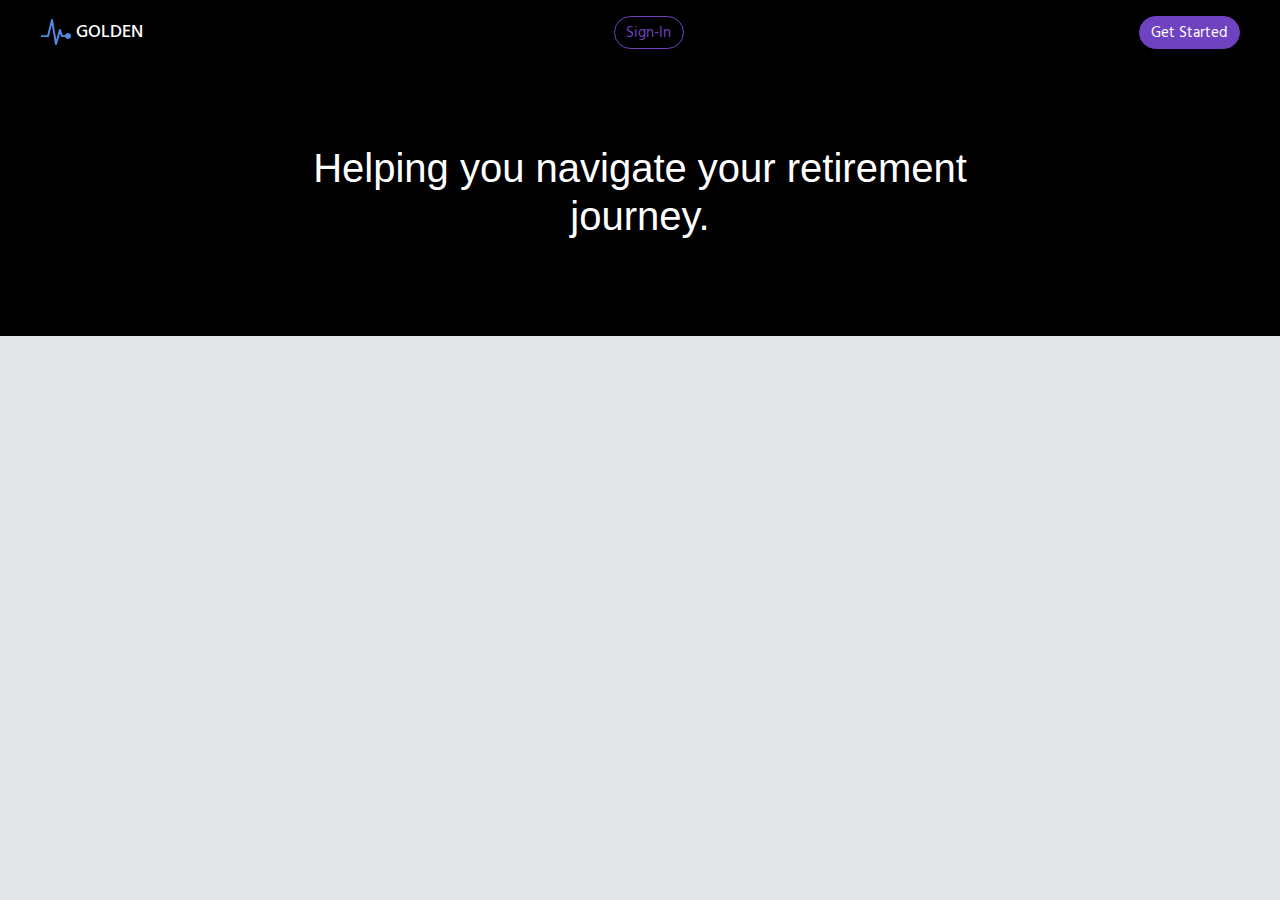
==== commit 15350bd2: "fresh changes" ====
--- a/index.html
+++ b/index.html
@@ -28,11 +28,11 @@
             </svg>
             GOLDEN
         </a>
-				<a class="btn btn-outline-secondary btn-pill my-2 ml-2" href="https://themes.getbootstrap.com/product/spark-responsive-admin-template/" target="_blank">
+				<a class="btn btn-outline-secondary btn-pill my-2 ml-2" href="dashboard.html" target="_blank">
 							Sign-In
 					</a>
 
-			<a class="btn btn-secondary btn-pill my-2 ml-2" href="dashboard.html" target="_blank">
+			<a class="btn btn-secondary btn-pill my-2 ml-2" href="intro-walkthrough.html" target="_blank">
             Get Started
         </a>
 		</div>
@@ -59,49 +59,9 @@
 		</div>
 	</section>
 
-	<div class="py-3 bg-white landing-nav">
-		<div class="container text-center">
-			<a target="_blank" href="dashboard-default.html" class="btn btn-lg btn-pill btn-primary">Preview</a>
-			<a target="_blank" href="docs-getting-started.html" class="btn btn-lg btn-pill btn-link text-dark">Documentation</a>
-			<a target="_blank" href="docs-changelog.html" class="btn btn-lg btn-pill btn-link text-dark">Changelog</a>
-			<a target="_blank" href="mailto:support@bootlab.io" class="btn btn-lg btn-pill btn-link text-dark">Support</a>
-		</div>
-	</div>
 
-	<section class="py-6">
-		<div class="container">
-			<div class="mb-4 text-center">
-				<h2>Features</h2>
-				<p class="text-muted">Many features that should make you want to give us your money.</p>
-			</div>
 
-			<div class="row pb-3">
-				<div class="col-md-6 col-lg-4 text-center">
-					<a class="mb-3 card overflow-hidden" href="dashboard-default.html?theme=modern" target="_blank">
-						<div class="px-4 pt-4">
-							<img src="img/screenshots/modern.png" class="img-fluid card-img-hover landing-img" alt="Modern Bootstrap 5 Dashboard Theme" />
-						</div>
-					</a>
-					<h4>Modern Theme</h4>
-				</div>
-				<div class="col-md-6 col-lg-4 text-center">
-					<a class="mb-3 card overflow-hidden" href="dashboard-default.html?theme=light" target="_blank">
-						<div class="px-4 pt-4">
-							<img src="img/screenshots/light.png" class="img-fluid card-img-hover landing-img" alt="Light Bootstrap 5 Dashboard Theme" />
-						</div>
-					</a>
-					<h4>Light Theme</h4>
-				</div>
-				<div class="col-md-6 col-lg-4 text-center">
-					<a class="mb-3 card overflow-hidden" href="dashboard-default.html?theme=dark" target="_blank">
-						<div class="px-4 pt-4">
-							<img src="img/screenshots/dark.png" class="img-fluid card-img-hover landing-img" alt="Dark Bootstrap 5 Dashboard Theme" />
-						</div>
-					</a>
-					<h4>Dark Theme</h4>
-				</div>
-
-	</section>
+	
 
 
 
--- a/css/styles.css
+++ b/css/styles.css
@@ -26,6 +26,26 @@
 }
 .landing-bg{
 
-  background-image: url(img\photos\unsplash-3.jpg);
+  background-image: url("family.jpg");
+background-size: 100% 100%;
   background-color: black;
+  height: auto;
 }
+
+
+.text-center-big{
+  text-align: center;
+  font-size: 2rem;
+  font-weight: bold;
+}
+
+.text-center-small{
+  text-align: center;
+  font-size: 1.1rem;
+}
+
+.custom-range{
+  width: 500px;
+margin-top: 10px;
+
+}
